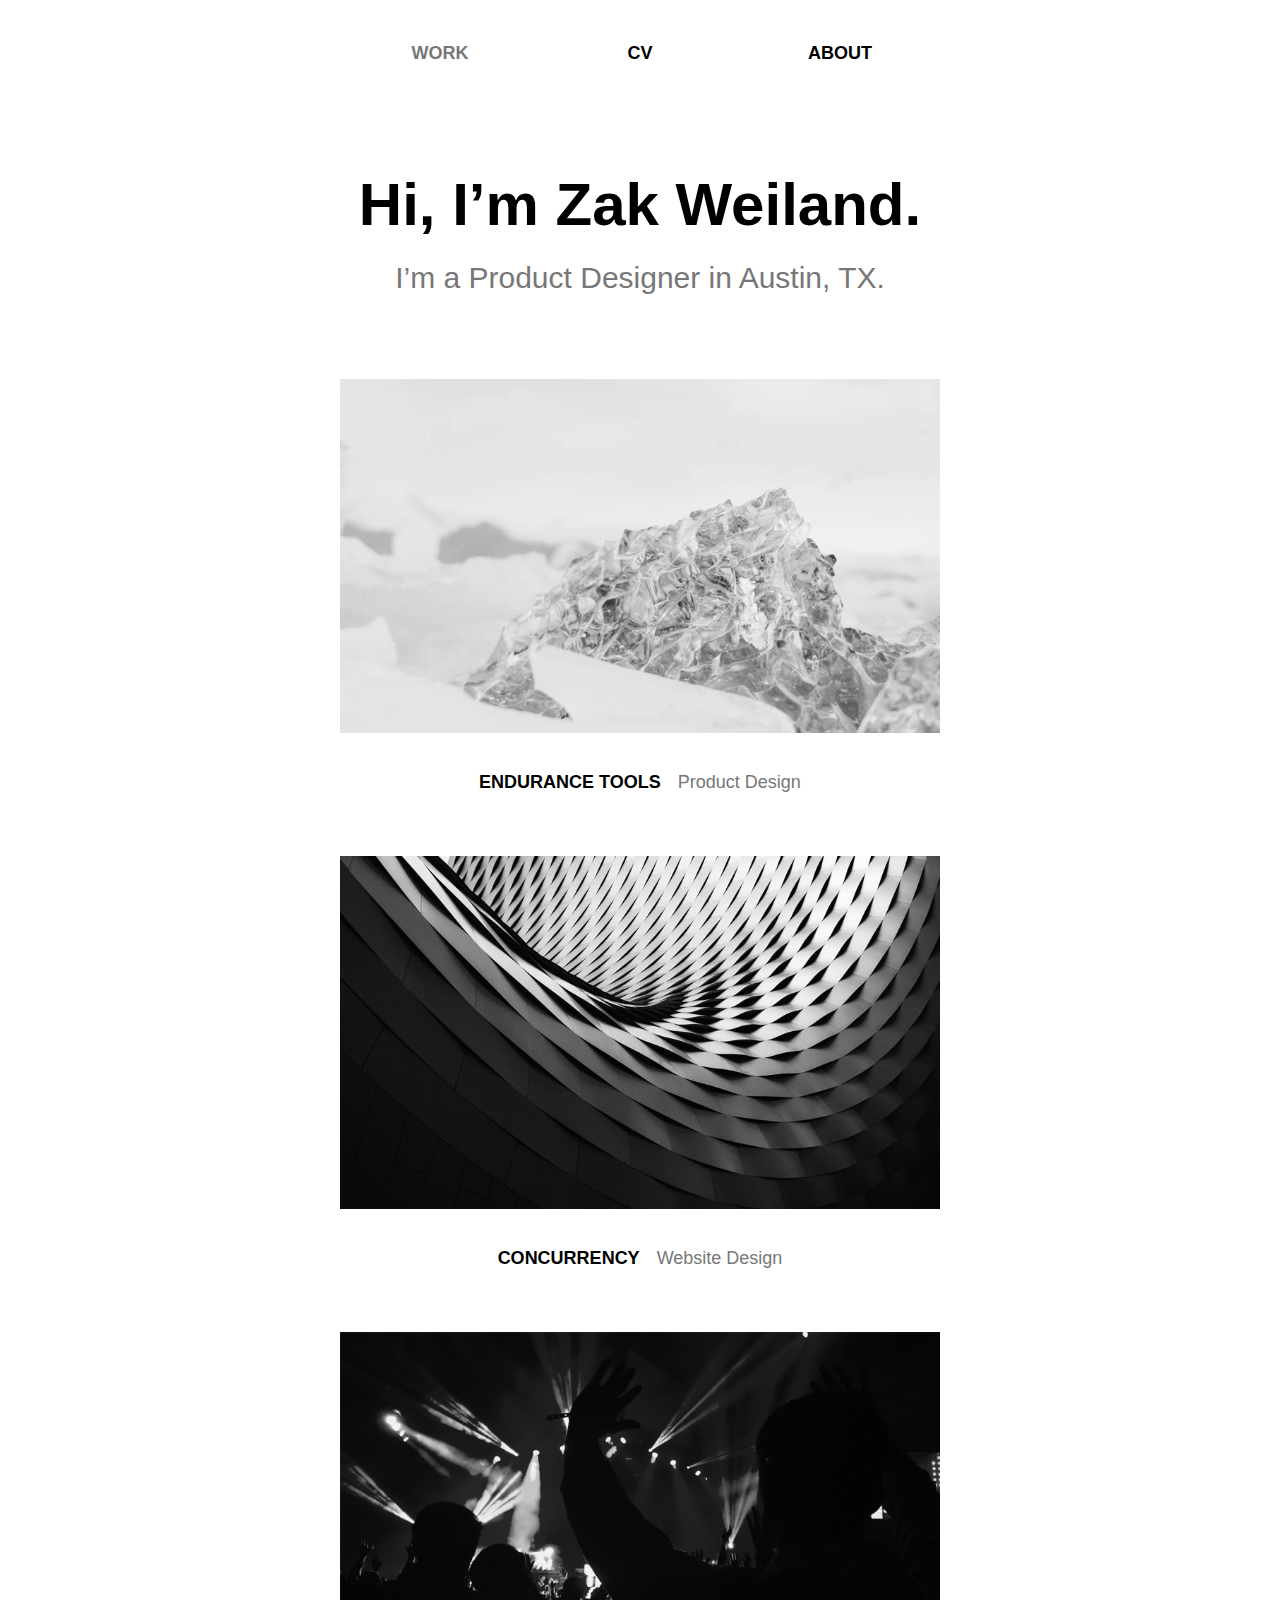
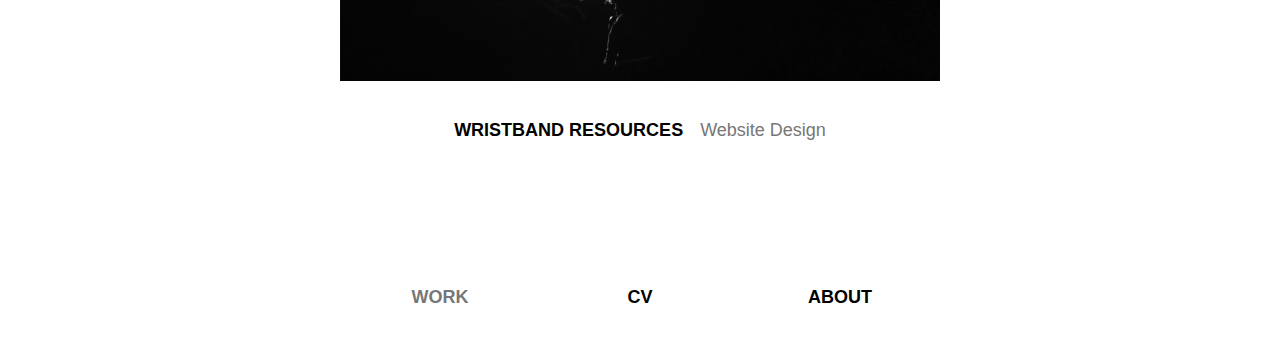
==== index.html @ 1b2391a1 "fix it" ====
<!doctype html>
<html lang="en">
<head>
	<meta charset="utf-8">
	<title>Portfolio of Zak Weiland</title>
	<meta name="viewport" content="initial-scale=1, user-scalable=yes">
	<meta name="description" content="Zak Weiland is a interaction / user experience designer and developer." />
	<link href='https://fonts.googleapis.com/css?family=Noticia+Text:400,400italic,700,700italic' rel='stylesheet' type='text/css'>
	<link rel="stylesheet" href="css/screen.css" />
	<link rel="icon" type="image/x-icon" href="img/favicon.ico" />
</head>
<body id="work">
<main>
	<div class="cd-index cd-main-content">
		<nav class="header">
		   <ul>
		       <li><a href="index.html" class="work" data-type="page-transition">Work</a>
		       <li><a href="cv.html" class="cv" data-type="page-transition">CV</a>
		       <li><a href="about.html" class="about" data-type="page-transition">About</a>
		   </ul>
		</nav>
		<div class="wrapper">
			<header class="intro">
				<h1>Hi, I&rsquo;m Zak Weiland.</h1>
				<h2>I&rsquo;m a Product Designer in Austin, TX.</h2>
			</header>
			<section>
				<ul class="projects">
					<li>
						<a href="https://medium.com/@zweiland/eig-aurora-9615e9ea2911">
							<img src="img/thumbs/cap-banner.jpg">
							<p><strong>Endurance Tools </strong> Product Design</p>
						</a>
					</li>
					<li>
						<a href="concurrency.html">
							<img src="img/thumbs/concurrency-banner.jpg">
							<p><strong>Concurrency</strong> Website Design</p>
						</a>
					</li>
					<li>
						<a href="wristband.html">
							<img src="img/thumbs/wristband-banner.jpg">
							<p><strong>Wristband Resources</strong> Website Design</p>
						</a>
					</li>
				</ul>
			</section>
		</div>
		<nav class="footer">
		   <ul>
		       <li><a href="index.html" class="work">Work</a>
		       <li><a href="cv.html" class="cv">CV</a>
		       <li><a href="about.html" class="about">About</a>
		   </ul>
		</nav>
	</div>
</main>
<!-- Global site tag (gtag.js) - Google Analytics -->
<script async src="https://www.googletagmanager.com/gtag/js?id=UA-69666519-1"></script>
<script>
  window.dataLayer = window.dataLayer || [];
  function gtag(){dataLayer.push(arguments);}
  gtag('js', new Date());

  gtag('config', 'UA-69666519-1');
</script>
</body>
</html>
---- css/screen.css ----
html, body, div, span, applet, object, iframe,
h1, h2, h3, h4, h5, h6, p, blockquote, pre,
a, abbr, acronym, address, big, cite, code,
del, dfn, em, img, ins, kbd, q, s, samp,
small, strike, strong, sub, sup, tt, var,
b, u, i, center,
dl, dt, dd, ol, ul, li,
fieldset, form, label, legend,
table, caption, tbody, tfoot, thead, tr, th, td,
article, aside, canvas, details, embed,
figure, figcaption, footer, header, hgroup,
menu, nav, output, ruby, section, summary,
time, mark, audio, video {
  margin: 0;
  padding: 0;
  border: 0;
  font: inherit;
  font-size: 100%;
  vertical-align: baseline; }

html {
  line-height: 1; }

ol, ul {
  list-style: none; }

table {
  border-collapse: collapse;
  border-spacing: 0; }

caption, th, td {
  text-align: left;
  font-weight: normal;
  vertical-align: middle; }

q, blockquote { quotes: none; }
q:before, q:after, blockquote:before, blockquote:after {
  content: "";
  content: none;
}

video {
  width: 100%    !important;
  height: auto   !important;
}

a img {
  border: none; }

article, aside, details, figcaption, figure, footer, header, hgroup, menu, nav, section, summary {
  display: block; }

*, *::after, *::before {
  box-sizing: border-box;
}

b, strong { font-weight: bold; }
i, em { font-style: italic; }


blockquote {
  line-height: 1.4;
  text-align: center;
  font-size: 1.75rem;
  margin: 2.75em 0 3em;
  border: none;
  padding: 0;
  letter-spacing: .01rem;
  font-style: italic;
  transition: margin 100ms;
  background: url(../img/underline.png) center bottom no-repeat;
  padding-bottom: 1.875em;
  }

blockquote p.quote {
  text-indent: 0;
  margin-bottom: .5rem;
  padding-top: 0.5em;
  font-style: italic;
  color: #000;}

blockquote footer p {
  margin-bottom: 0;
  font-style: italic;
  font-size: 0.75em; }

.left { float: left; }
.right { float: right; }

html {
  background: #fff;
  color: #555;
  font-size: 18px;
  line-height: 1.5;
  font-family: sans-serif;
}

body {
  font-family: -apple-system,BlinkMacSystemFont,"Segoe UI",Roboto,Oxygen-Sans,Ubuntu,Cantarell,"Helvetica Neue",sans-serif;
}

body { background: #fff; }

h1 {
  color: #000;
  font-size: 60px;
  line-height: 1.25;
  font-weight: bold;
}

h2 {
  color: #777;
  font-size: 30px;
  line-height: 1.4;
}

h3 {
  color: #000;
  font-size: 1.25em;
  line-height: 1.4;
  font-weight: 100;
  margin: 1.625em 0 .625em;
  font-weight: bold;
}

h4 {
  color: #000;
  font-size: 1.625em;
  line-height: 1.4;
  font-weight: 900;
  text-transform: uppercase;
  margin-bottom: .5em;
}

a {
  color: #000;
  font-weight: bold;
  text-decoration: none;
}

img {
  max-width: 100%;
}

small {
  font-size: 75%;
}
figure {
  max-width: 100%;
  margin: 0;
  margin: 1em 0;
}
.read-time {
  color: #999;
  font-style: italic;
  font-size: 75%;
  margin: 1.5em 0 3em;
  line-height: 130%;
}

.text-center { text-align: center; }
.text-right { text-align: right; }
.text-left { text-align: left; }

.t-1 { margin-top: 1em; }
.t-2 { margin-top: 2em; }
.b-1 { margin-bottom: 1em; }
.b-2 { margin-bottom: 2em; }

.col-2, .col-3, .col-4 {
  display: inline-block;
  position: relative;
  float: left;
}

.col-2 { width: 50%; }
.col-3 { width: 30%; margin-right: 3.3333333%; }
.col-4 { width: 25%; }


@media (max-width: 600px) {
  .col-2, .col-4 { width: 100%; }
}

.wrapper {
  width: 90%;
  max-width: 1040px;
  margin: 0 auto;
}

main {}

.bold {
  font-weight: bold;
}

nav {
  text-transform: uppercase;
}

nav.header {
  padding-bottom: 60px;
}

nav.footer {
  padding-top: 40px;
}

nav ul {
  max-width: 600px;
  margin: 0 auto;
}

nav li {
  display: inline-block;
  width: 33.333333%;
  text-align: center;
}

nav a {
  display: block;
  padding: 40px 0;
}

.up-next {
}

.social {
  font-size: 1.5em;
  margin: 0;
}
.social a {
  color: black;
  display: inline-block;
  transition: color .2s;
  padding: 0;
  margin-right: 1%;
}
.social a:hover {

}

@media (max-width: 600px) {
  nav.header { padding-bottom: 20px; }
  nav.footer { padding-top: 20px; }
}

@media (max-width: 440px) {
  nav { font-size: 14px; }
  nav a { padding: 20px 0; }
}

.button {
  display: inline-block;
  width: auto; height: auto;
  color: #222;
  background-color: transparent;
  border: 2px solid #222;
  font-size: .6725em;
  font-weight: 900;
  text-transform: uppercase;
  letter-spacing: 4px;
  padding: 21px 34px;
  font-style: normal;
  line-height: 1em;
  text-transform: uppercase;
  text-align: center;
  text-decoration: none;
  cursor: pointer;
  outline: none;
  -webkit-appearance: none;
  -moz-appearance: none;
  appearance: none;

  transition: all 0.2s cubic-bezier(0.175, 0.885, 0.32, 1.275);
}
.button:hover {
  background: #222;
  color: white;
}

#work .work,
#about .about,
#cv .cv,
#process .process {
  color: #777;
}

header {
  width: 100%;
  text-align: center;
  padding-bottom: 80px;
}

header h1 {
  padding-bottom: 15px;
}

.projects {
  text-align: center;
  margin: 0 auto;
  max-width: 600px;
}

.projects a {
  display: block;
}

.projects p {
  font-weight: 300;
  font-size: 1em;
  margin-top: 2em;
  color: #777;
}

.projects p strong {
  font-weight: 800;
  color: #000;
  text-transform: uppercase;
  display: inline-block;
  margin-right: 2%;
}

.projects img {
  display: block;
  position: relative;
 -webkit-filter: grayscale(1);
  filter: grayscale(1);
  transition: all 0.35s;
}

.projects li {
  margin-bottom: 10%;
}

.projects li:hover img {
 -webkit-filter: grayscale(0);
  filter: grayscale(0);
}
/*
.projects li:hover h3 {
  opacity: 1;
  -webkit-animation: titleBounce .4s ease;
  -moz-animation:titleBounce .4s ease;
  -ms-animation:titleBounce .4s ease;
  -o-animation:titleBounce .4s ease;
  transform:
  -webkit-animation-fill-mode: forwards;
  -moz-animation-fill-mode: forwards;
  -ms-animation-fill-mode: forwards;
  -o-animation-fill-mode: forwards;
  animation-fill-mode: forwards;
}*/

.project-block {
  margin: 12.5% 0;
}
.project-block p,
.project-block li {
  margin-bottom: 1em;
}
.project-block ol {
  list-style: decimal;
  padding-left: 1.25em;
}

#process .wrapper {
  max-width: 1080px;
  font-size: 24px;
}
#process .col-4 {
  text-align: center;
}


#about .wrapper {
  max-width: 640px;
  font-size: 24px;
}

#about h1 {
  margin-bottom: 40px;
  text-align: center;
}

#about p { padding-bottom: 1em; }

.zak {
  display: block;
  margin: 0 auto 80px;
}

@media (max-width: 600px) {
  #about .wrapper {
    width: 80%;
    font-size: 18px;
  }
  #about h1 {
    margin-bottom: 20px;
  }
  .zak {
    width: 200px;
    margin-bottom: 40px;
  }
}

@media (max-width: 440px) {
  header h1 {
    padding-bottom: 0;
  }

  #about .wrapper {
    width: 90%;
    font-size: 16px;
  }
  #about h1 {
    margin-bottom: 20px;
  }
}

#cv .wrapper { max-width: 640px; }

#cv .section_title {
  color: #000;
  padding-bottom: 10px;
  font-weight: bold;
}

#cv h3 {
  color: #000;
  font-size: 1.125em;
  margin-top: .5em;
}

#cv span {
  font-weight: bold;
  display: block;
  margin-bottom: .5em;
}

#cv section li {
  padding-bottom: 2em;
}

#cv section {
  padding-bottom: 20px;
}

.cv-contact p {
  font-size: 24px;
  margin-bottom: .5em;
}

#cv .job-highlights {
  list-style-type: disc;
  margin-bottom: 0;
}

#cv .job-highlights li {
  padding-bottom: 0;
}

.last-line-cv {
  display: block;
  padding-top: .75em;
  margin-top: .75em;
  border-top: 1px dashed #cfcfcf;
}

@media (max-width: 440px) {
  #cv header {
    padding: 0 0 20px;
  }
}

#project .wrapper {
  max-width: 860px;
  font-size: 24px;
}

#project .entry-header {
  text-align: center;
  margin-bottom: .5em;
  padding-bottom: 0;
}

.project_title {
  padding-bottom: 40px;
}

.project_intro {
  margin: 0 auto 40px;
  zoom: 1;
}

.project_intro:before, .project_intro:after, .row:before, .row:after {
  content: '';
  display: table;
}

.project_intro:after, .row:after {
  clear: both;
}

.project_intro .summary {
  float: left;
  width: 55%;
  margin-right: 10%;
}

.project_intro .summary p { padding-bottom: 1em; }
.project_intro ul { float: left; width: 35%; }
.project_intro li { padding-bottom: 1em; }
.project_intro h3 { padding-bottom: 5px; }


@media (max-width: 600px) {
  #project .wrapper {
    width: 80%;
    font-size: 18px;
  }
  #project h1 {
    margin-bottom: 20px;
  }
  .zak {
    width: 200px;
    margin-bottom: 40px;
  }
}

@media (max-width: 440px) {
  #project .wrapper {
    width: 90%;
    font-size: 16px;
  }
  #project h1 {
    margin-bottom: 20px;
  }
}

figure {
  clear: both;
}

figure img {
  margin: 0 auto;
  display: block;
  width: 100%;
}

figcaption {
  text-align: center;
  font-style: italic;
  padding: 30px 0 0;
  max-width: 70%;
  margin: 0 auto;
}

figure:last-child { padding-bottom: 0; }

.caveat {
  font-size: .8em;
  line-height: 1.4; }

@media (max-width: 769px) {
  figure {
    padding-bottom: 40px; }

  figcaption {
    max-width: 100%; }
}

@media (max-width: 600px) {
  .project_intro {
    margin: 0 auto 30px;
  }
  .project_intro .summary {
    float: none;
    width: 100%;
    margin: 0;
    padding-bottom: 20px;
  }
  .project_intro ul {
    width: 100%;
    float: none;
  }
  figure { padding-bottom: 40px; }
}

@media (max-width: 440px) {
  .project_title { padding-bottom: 20px; }
  .project_intro { margin: 0 auto 10px; }
  figure { padding-bottom: 30px; }
}

@media (max-width: 660px) {
  body {
    font-size: 16px;
    line-height: 1.4;
  }
  h1 { font-size: 48px; }
  h2 { font-size: 24px; }

  blockquote {
    font-size: 1.25em;
    background: none;
    padding: 0;
  }

  .button {
    letter-spacing: 2px;
    padding: 12px 24px;
  }

  .intro { padding-bottom: 40px; }
  .intro h1 { font-size: 48px; }
  .intro h2 { font-size: 24px; }
}

@media (max-width: 440px) {
  body {
    font-size: 14px;
    line-height: 1.4;
  }
  h1 { font-size: 30px; }
  h2 { font-size: 18px; }
  h3 { font-size: 1.125em; }
  h4 { font-size: 1.375em; }

  .intro { padding-bottom: 40px; }
  .intro h1 { font-size: 30px; padding-bottom: 0px; }
  .intro h2 { font-size: 18px; }

  .projects li { margin-bottom: 3em; }
  .projects p {
    font-size: 1em;
    margin-top: 1em;
  }
}


body::after, body::before {
  /* these are the 2 half blocks which cover the content once the animation is triggered */
  height: 50vh;
  width: 100%;
  position: fixed;
  left: 0;
}
body::before {
  top: 0;
  transform: translateY(-100%);
}
body::after {
  bottom: 0;
  transform: translateY(100%);
}
body.page-is-changing::after, body.page-is-changing::before {
  transform: translateY(0);
}
.cd-loading-bar {
  /* this is the loading bar - visible while switching from one page to the following one */
  position: fixed;
  height: 2px;
  width: 90%;
}
.cd-loading-bar::before {
  /* this is the progress bar inside the loading bar */
  position: absolute;
  left: 0;
  top: 0;
  height: 100%;
  width: 100%;
  transform: scaleX(0);
  transform-origin: left center;
}
.page-is-changing .cd-loading-bar::before {
  transform: scaleX(1);
}

@keyframes titleBounce {
  0% {
    -webkit-transform: translateY(40);
    -moz-transform: translateY(40);
    -ms-transform: translateY(40);
    -o-transform: translateY(40);
    transform: translateY(40);
  }
  50% {
    -webkit-transform: translateY(-10);
    -moz-transform: translateY(-10);
    -ms-transform: translateY(-10);
    -o-transform: translateY(-10);
    transform: translateY(-10);
  }
  100% {
    -webkit-transform: translateY(0);
    -moz-transform: translateY(0);
    -ms-transform: translateY(0);
    -o-transform: translateY(0);
    transform: translateY(0);
  }
}
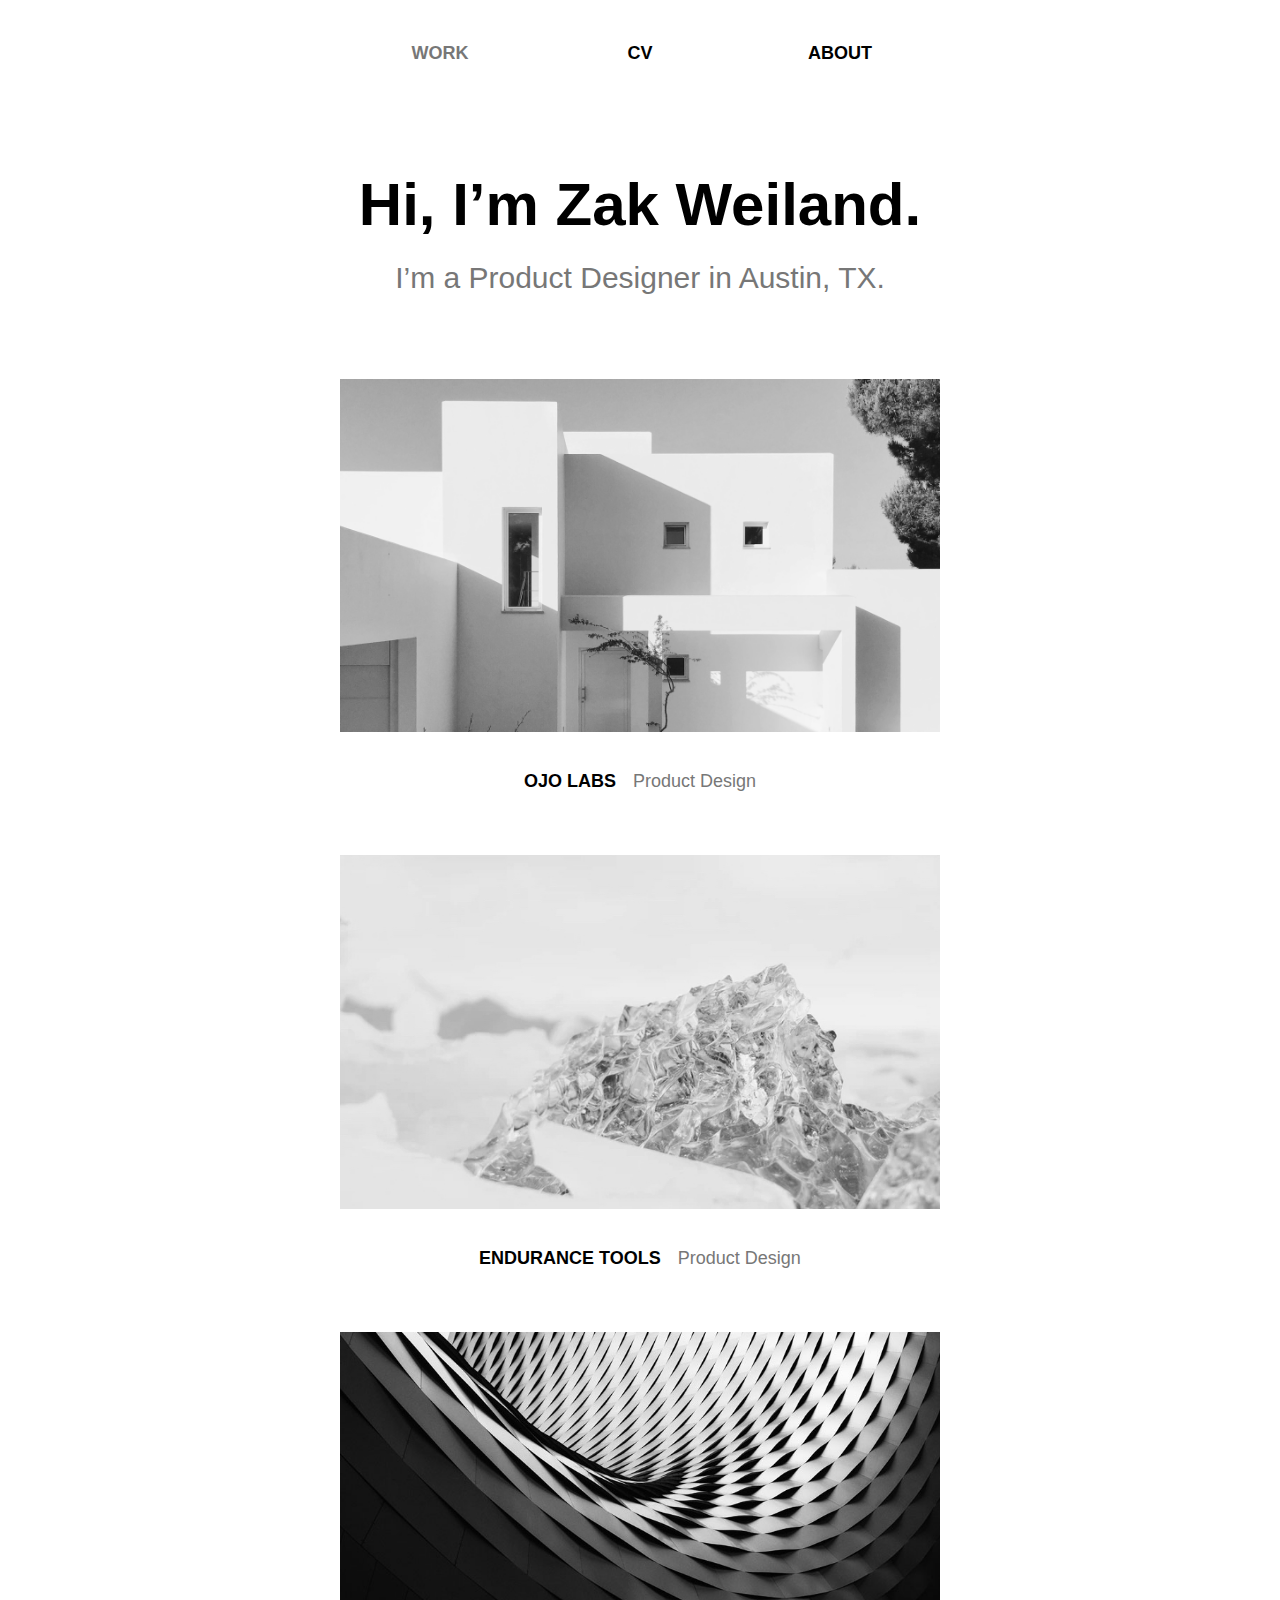
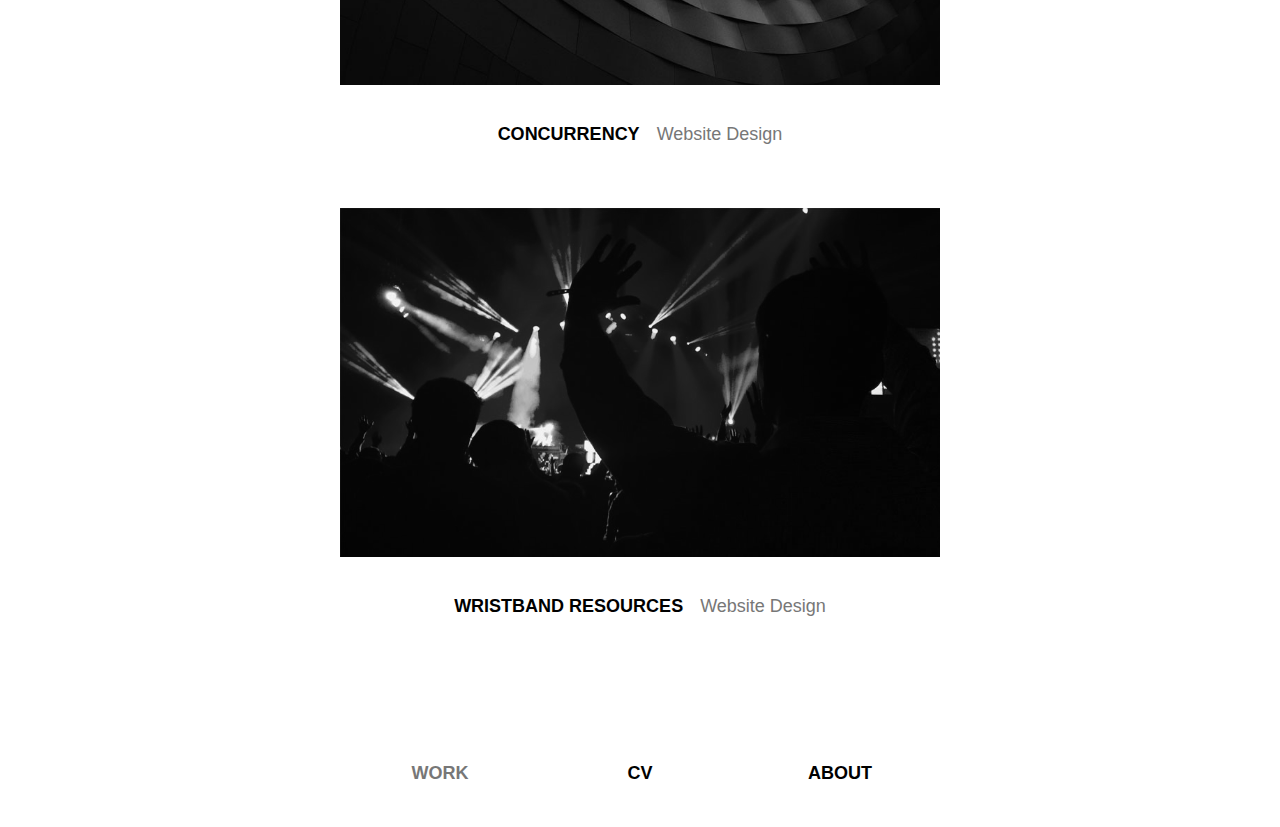
==== commit c1ba91a4: "ojo" ====
--- a/index.html
+++ b/index.html
@@ -26,6 +26,12 @@
 			</header>
 			<section>
 				<ul class="projects">
+					<li>
+						<a href="https://ojo.com">
+							<img src="img/thumbs/ojo-banner.jpg">
+							<p><strong>OJO Labs</strong> Product Design</p>
+						</a>
+					</li>
 					<li>
 						<a href="https://medium.com/@zweiland/eig-aurora-9615e9ea2911">
 							<img src="img/thumbs/cap-banner.jpg">
